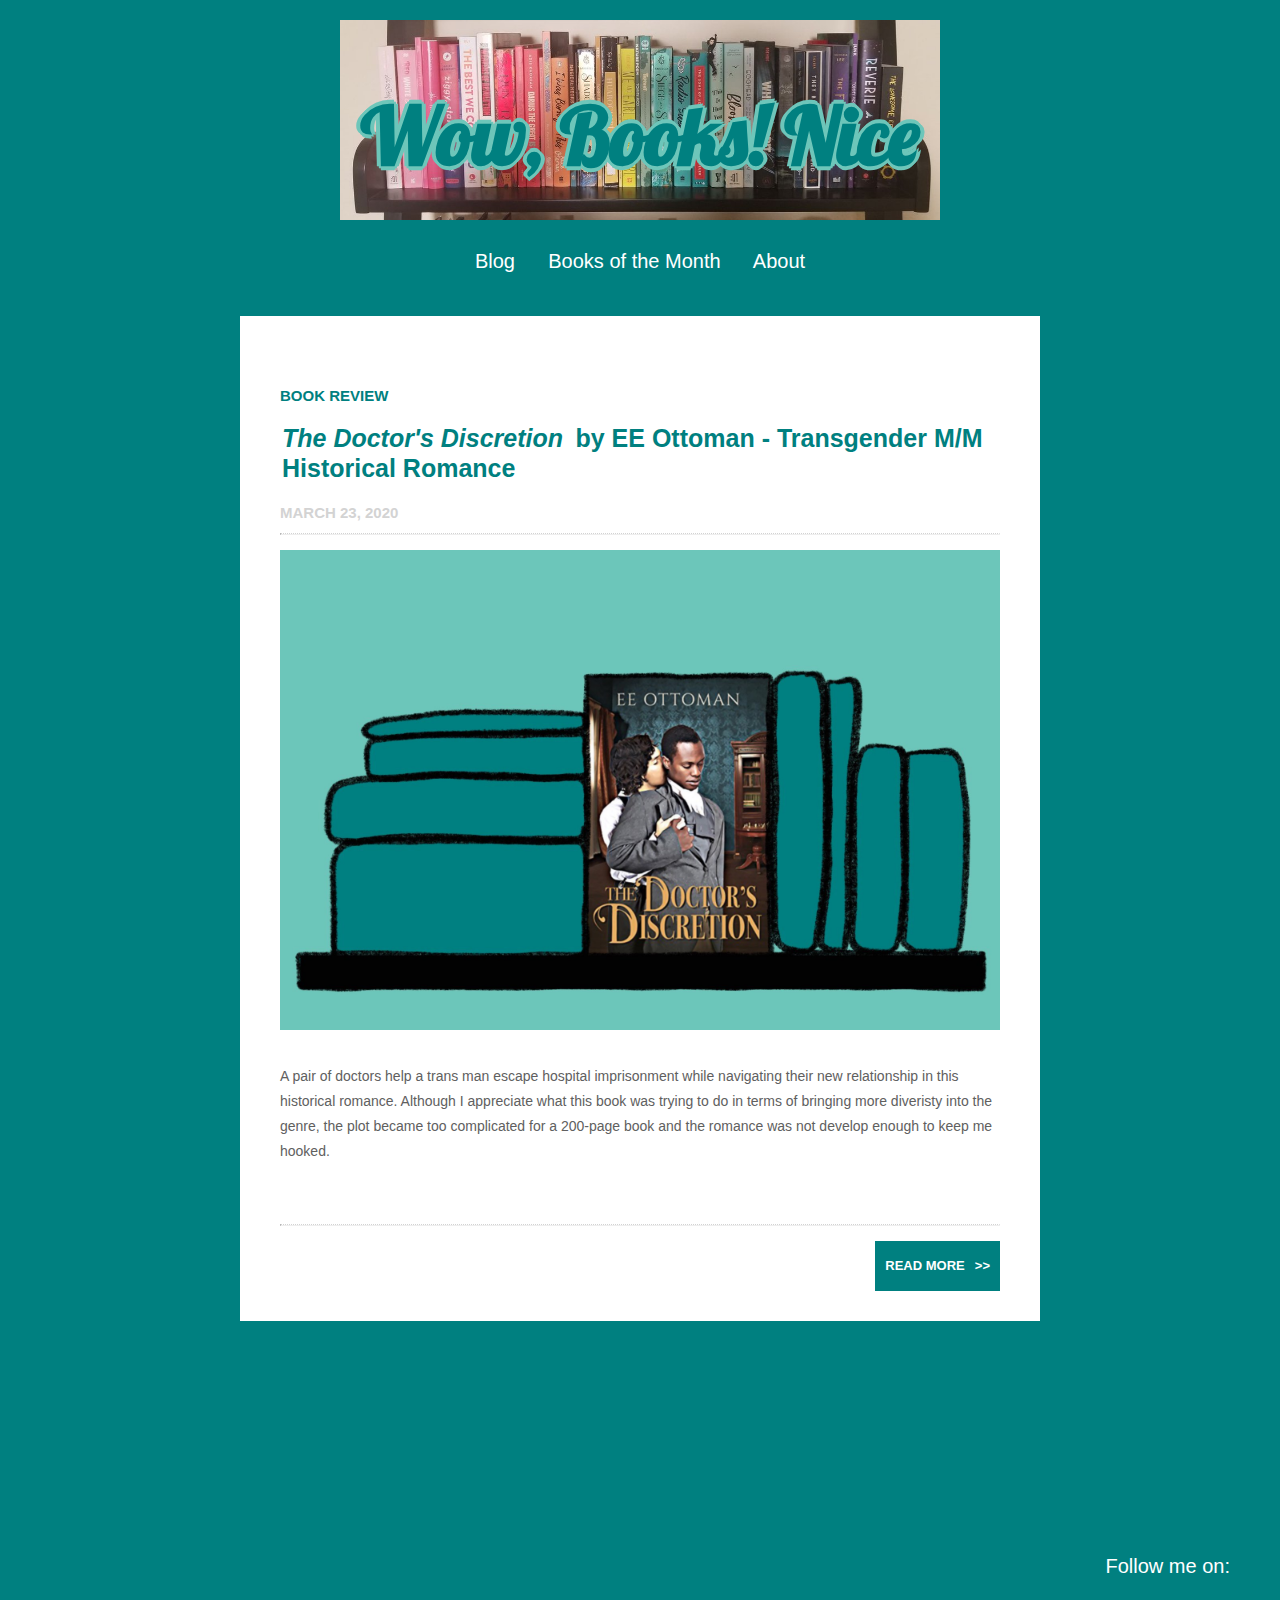
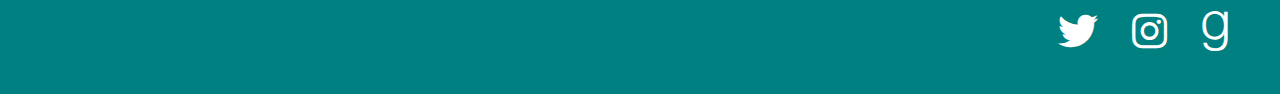
==== index.html @ 4d1236ac "added index file" ====
<!DOCTYPE html>
<html lang="en">
<head>
	<title>Wow, Books! Nice</title>
	<meta charset="utf-8">
	<meta name="viewport" content="width=device-width, initial-scale=1.0">
	<link rel="stylesheet" href="css/fontawesome/css/all.css">
	<link href="https://fonts.googleapis.com/css?family=Lato&display=swap" rel="stylesheet">
	<link href="https://fonts.googleapis.com/css?family=Lobster&display=swap" rel="stylesheet"> 
	<link rel="stylesheet" type="text/css" href="css/blog.css">
</head>

<meta content='width=device-width, initial-scale=1' name='viewport'/>


<body>
	<!-- header element-->
	<header>
		<div style="background-image: url(img/bookshelf.jfif);">	
		<a href="blog.html">
			<h1>Wow, Books! Nice</h1>
		</a>
	</header>
	<nav>
		<p>
			<a href="blog.html">Blog</a> &nbsp;&nbsp;&nbsp;&nbsp;
			<a href="botm.html">Books of the Month</a> &nbsp;&nbsp;&nbsp;&nbsp;
			<a href="about.html">About</a>
		</p><br>
	</nav>


	<!-- main element -->
	<main>
		<div class="blogpost">
				<h5>BOOK REVIEW</h5>
				<a class="entry" href="thedoctorsdiscretion.html">
					<h2>
						<i>The Doctor's Discretion</i>&ensp;by EE Ottoman - Transgender M/M Historical Romance
					</h2>
				</a>
				<h3>
					MARCH 23, 2020
				</h3>
				<hr>
				<a target="_blank" class="entry" href="https://www.goodreads.com/en/book/show/35673510-the-doctor-s-discretion">
					<div class="textbox2">
						<img class="doctordiscretion" src="img/doctorsdiscretion.jpeg">
					</div>
				</a>
			<p class="review">
				A pair of doctors help a trans man escape hospital imprisonment while navigating their new relationship in this historical romance. Although I appreciate what this book was trying to do in terms of bringing more diveristy into the genre, the plot became too complicated for a 200-page book and the romance was not develop enough to keep me hooked.
			</p><hr>
			<footer class="readmore">
				<a class="entry" href="thedoctorsdiscretion.html">
					<p>READ MORE&ensp; >></p>
				</a>
			</footer>	
		</div>
	</main>

	
	
	<!-- Footer element -->
	<footer>
		<p>
			Follow me on:
		</p><br>
		<div class="social">
			<a target="_blank" href=https://twitter.com/wowbooksnice>
				<i class="fab fa-twitter fa-2x"></i> 
			</a> &nbsp;&nbsp;&nbsp;&nbsp;
			<a target="_blank" href=https://instagram.com/wowbooksnice>
				<i class="fab fa-instagram fa-2x"></i> 
			</a>&nbsp;&nbsp;&nbsp;&nbsp;
			<a target="_blank" href=https://goodreads.com/wowbooksnice>
				<i class="fab fa-goodreads-g fa-2x"></i>
			</a>
		</div>		
	</footer>
</body>
</html>
---- css/blog.css ----
body{
	margin: 0;
	font-family: 'Verdana', sans-serif;
	font-size: 20px;
	line-height: 30px;
	background-color: teal;
}

.flex-container {
  display: flex;
  justify-content: center;
  padding-top: 20px;
  padding-bottom: 20px;
  background-color: #ccf1d2;
  flex-wrap: wrap;
  align-content: center;
  padding: 20px;
  margin-right: auto;
  margin-left: auto;
}


.flex-container-title {
  margin-top: 20px;
  background-color: #ccf1d2;
  justify-content: center;
  padding-bottom: 1px;
  text-align: center;
  padding: 10px;
  align-content: center;
}

div.box{
	border: 0;
	margin: 0;
}



.books {
	display: flex;
	justify-content: center;
	padding: 20px;
	background-color: #99e6b3;
	align-content: center;
	flex-wrap: wrap;
	padding-bottom: 20px;
	margin: 10px;
	width: 175px;
}

.booksb {
	display: flex;
	justify-content: center;
	padding: 20px;
	background-color: #99e6b3;
	align-content: center;
	flex-wrap: wrap;
	padding-bottom: 20px;
	margin: 10px;
	width: 300px;
}

.bookcover{
	display: flex;
	justify-content: center;
	padding: 20px;
	background-color: #99e6b3;
	align-content: center;
	flex-wrap: wrap;
	padding-bottom: 0px;
	margin: 10px;
	width: 175px;
}

.darkartifices{
	display: flex;
	justify-content: center;
	padding: 20px;
	background-color: #99e6b3;
	align-content: center;
	flex-wrap: wrap;
	padding-bottom: 10px;
	margin: 10px;
	width: 300px;
}

.blogpost{
	padding-top: 40px;
	padding-left: 40px;
	padding-right: 40px;
	padding-bottom: 80px;
	justify-content: center;
	background-color: white;
	position: relative;
}

.botm{
	color: black;
	padding: 10px;
}

.about{
	margin: 10px;
	padding: 10px;
}

.box{
	background-color: white;
	padding: 10px;
	margin: 30px;
}

.title{
	font-family: 'Lobster', sans-serif;
	color: teal;
	text-align: center;
	size: 10px;
}

.box2{
	background-color: #ccf1d2;
	padding-bottom: 8px;
}


div.outer{
	background-color: #99e6b3;
	color: #606060;
	margin-top: 10px;
}

div.inner{
	background-color: #ccf1d2;
	margin-left: 12px;
	padding: 40px;
	padding-top: 20px;
	padding-bottom: 20px;
	padding-left: 25px;
	font-size: 13px;
}


header{
	background-color: teal;
	text-align: center;
	display: flex;
	flex-direction: column;
	padding-top: 20px;
	padding-bottom: 0px;
	margin: 0;
}


h1, h2{
	font-family: 'Verdana', sans-serif;
}

.textbox{
	color: white;
	background-color: #6ec6ba;
	text-align: center;
	margin-right: inherit;
	padding: 10px;
}

.textbox2{
	background-color: #6ec6ba;
	text-align: center;
	padding: 0;
}

/* header styles*/
header div{
	background-image: url(img/bookshelf.jfif);
	background-position: center center;
	background-repeat: no-repeat;
	background-size: contain;
	width: 100%;
	height: 200px;
	} 




header h1{
	color: teal;
	font-size: 10vw;
	line-height: 80px;
	padding-top: 70px;
	display: block;
	text-align: center;
	justify-content: center;
	font-family: 'Lobster', sans-serif;
	text-decoration-style: outline 2px #6ec6ba;
	text-shadow: -2px -2px 0 #6ec6ba,
				 2px -2px 0 #6ec6ba,
    			-2px 2px 0 #6ec6ba,
   				 2px 2px 0 #6ec6ba,  
   				 -4px 0 0 #6ec6ba,
    			4px 0 0 #6ec6ba,
    			0 4px 0 #6ec6ba,
   				 0 -4px 0 #6ec6ba;
}

@media screen and (min-width: 800px) {
	header h1{
		font-size: 80px;
	}
}

header img{
	max-width: 100%;
	max-height: auto;
	object-fit: contain;
	object-position: center center;
}

header a{
	color: white
}

nav a:hover{
	opacity: .5;
	background-color: transparent;
}

nav{
	text-align: center;
	height: 40px;
	background-color: teal;
	color: white;
	margin: 0;
	padding-top: .5vw;
	padding-bottom: 50px;
	font-size: 20px;
}


main{
	max-width: 800px;
	margin: 0 auto; 
	padding-top: 0px;
	padding-bottom: 200px;
	padding-left: 20px;
	padding-right: 20px;
}

h1 a{
	color: teal;
	font-family: 'Lobster', sans-serif;
}

main a:hover{
	opacity: .5;
	background-color: transparent;
}


h1{
	color: #6ec6ba;
	font-family: 'Lobster', sans-serif;
	padding-top: 30px;
	margin: 5px;

}



div.books img{
	max-height: 180px;
	object-fit: contain;
	align-content: center center;
}

h2{
	font-size: 25px;
	color: #6ec6ba;
	margin: 2px;
}

h3{
	font-size: 15px;
	color: #d3d3d3;
}

div h3{
	padding-bottom: 0;
	margin-bottom: 5px;
}

h4{
	font-size: 30px;
	color: teal;
	padding-bottom: 10px;
	margin-bottom: 0;
}

h5{
	font-size: 15px;
	color: teal;
	padding-bottom: 10px;
	margin-bottom: 0;
}

nav a{
	color: white
}
nav a:hover{
	color: white;
	background-color: teal
}

aside{
	float: right;
	padding: 5px;
	width: 200px;
	background-color: #99e6b3;
	border: 4px solid #ccf1d2;
	display: block;
}

footer{
	background-color: teal;
	text-align: right;
	color: white;
	padding-top: 30px;
	padding-bottom: 40px;
	padding-right: 50px;
}

footer p{
	margin: 0;
}
footer a{
	color: white;
}
footer a:hover{
	opacity: .5;
	background-color: transparent;
}

footer img{
	max-width: 100%;
	max-height: 237px;
	object-fit: contain;
	object-position: center center;
}

p.caption{
	color: black;
	margin-top: 0;
	margin-bottom: 0;
	font-size: 15px;
	font-weight: bold;
	text-align: center;
}

a{
	text-decoration: none;
}

a.caption{
	font-family: 'Verdana', sans-serif;
}

h1,h2{
	color: teal;
}

hr {
	border-top: 1px dotted;
	color: #d3d3d3;
	padding-top: 0;
	margin: 0;
	margin-bottom: 15px;
}



img.doctordiscretion{
	display: block;
	max-height: 100%;
	max-width: 100%;
	object-fit: contain;
	position: relative;
	align-content: center center;
	margin: 0;
	padding: 0;
	background-color: #6ec6ba;
}

p.review{
	color: #606060;
	font-size: 14px;
	margin-bottom: 60px;
	line-height: 25px;
	padding-top: 20px;
}

div.review{
	color: #606060;
	font-size: 15px;
	line-height: 25px;
}

.readmore{
	background-color: teal;
	color: white;
	float: right;
	font-size: 13px;
	padding: 10px;
	font-weight: bold;
	max-width: 180px;
}

a :hover{
	opacity: .5;
	background-color: transparent;
}


p.highlight{
	color: teal;
	text-align: center;
	font-size: 20px;
	font-weight: bold;
}
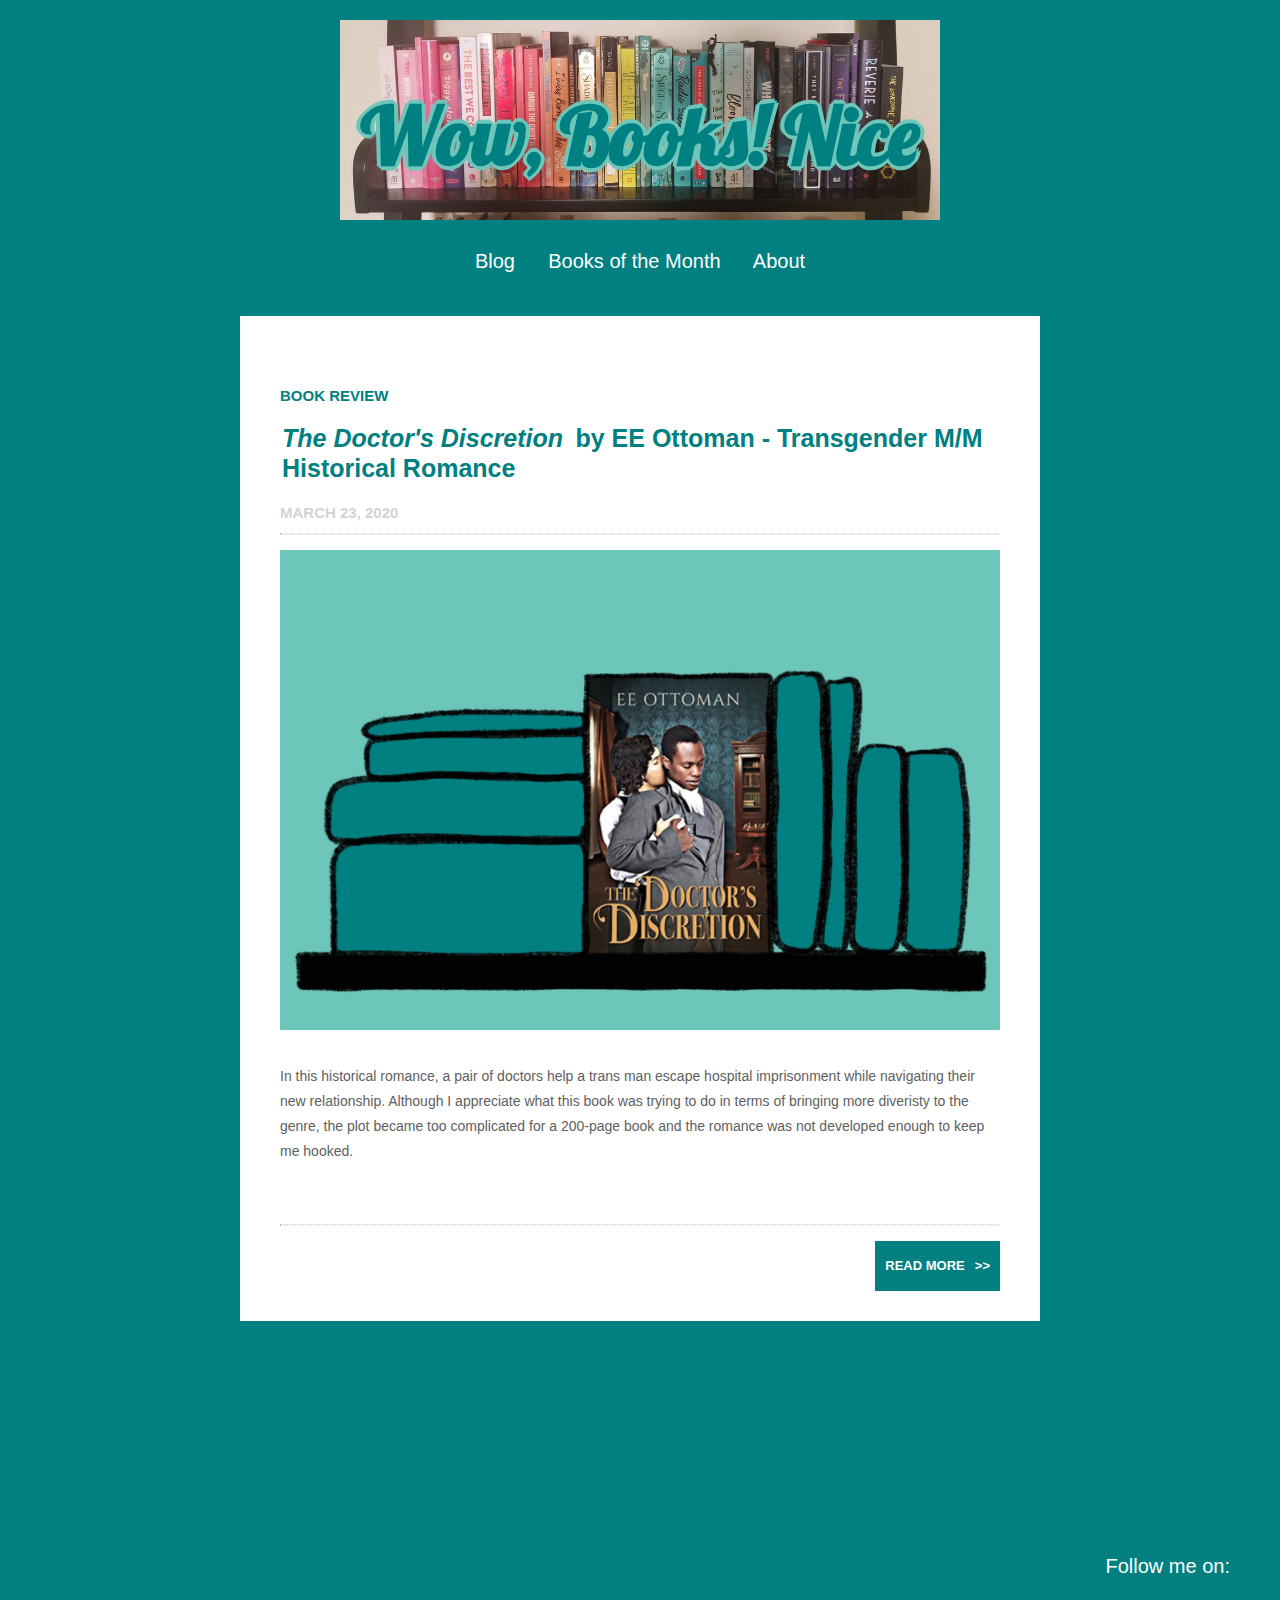
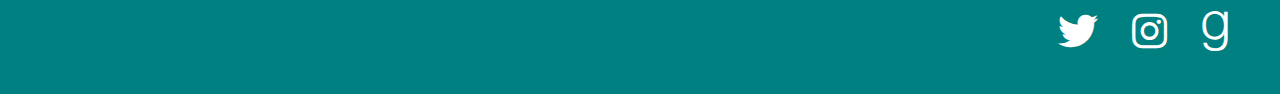
==== commit 426c3944: "fixed typos and moved botm order around" ====
--- a/index.html
+++ b/index.html
@@ -17,13 +17,13 @@
 	<!-- header element-->
 	<header>
 		<div style="background-image: url(img/bookshelf.jfif);">	
-		<a href="blog.html">
+		<a href="index.html">
 			<h1>Wow, Books! Nice</h1>
 		</a>
 	</header>
 	<nav>
 		<p>
-			<a href="blog.html">Blog</a> &nbsp;&nbsp;&nbsp;&nbsp;
+			<a href="index.html">Blog</a> &nbsp;&nbsp;&nbsp;&nbsp;
 			<a href="botm.html">Books of the Month</a> &nbsp;&nbsp;&nbsp;&nbsp;
 			<a href="about.html">About</a>
 		</p><br>
@@ -49,7 +49,7 @@
 					</div>
 				</a>
 			<p class="review">
-				A pair of doctors help a trans man escape hospital imprisonment while navigating their new relationship in this historical romance. Although I appreciate what this book was trying to do in terms of bringing more diveristy into the genre, the plot became too complicated for a 200-page book and the romance was not develop enough to keep me hooked.
+				 In this historical romance, a pair of doctors help a trans man escape hospital imprisonment while navigating their new relationship. Although I appreciate what this book was trying to do in terms of bringing more diveristy to the genre, the plot became too complicated for a 200-page book and the romance was not developed enough to keep me hooked.
 			</p><hr>
 			<footer class="readmore">
 				<a class="entry" href="thedoctorsdiscretion.html">
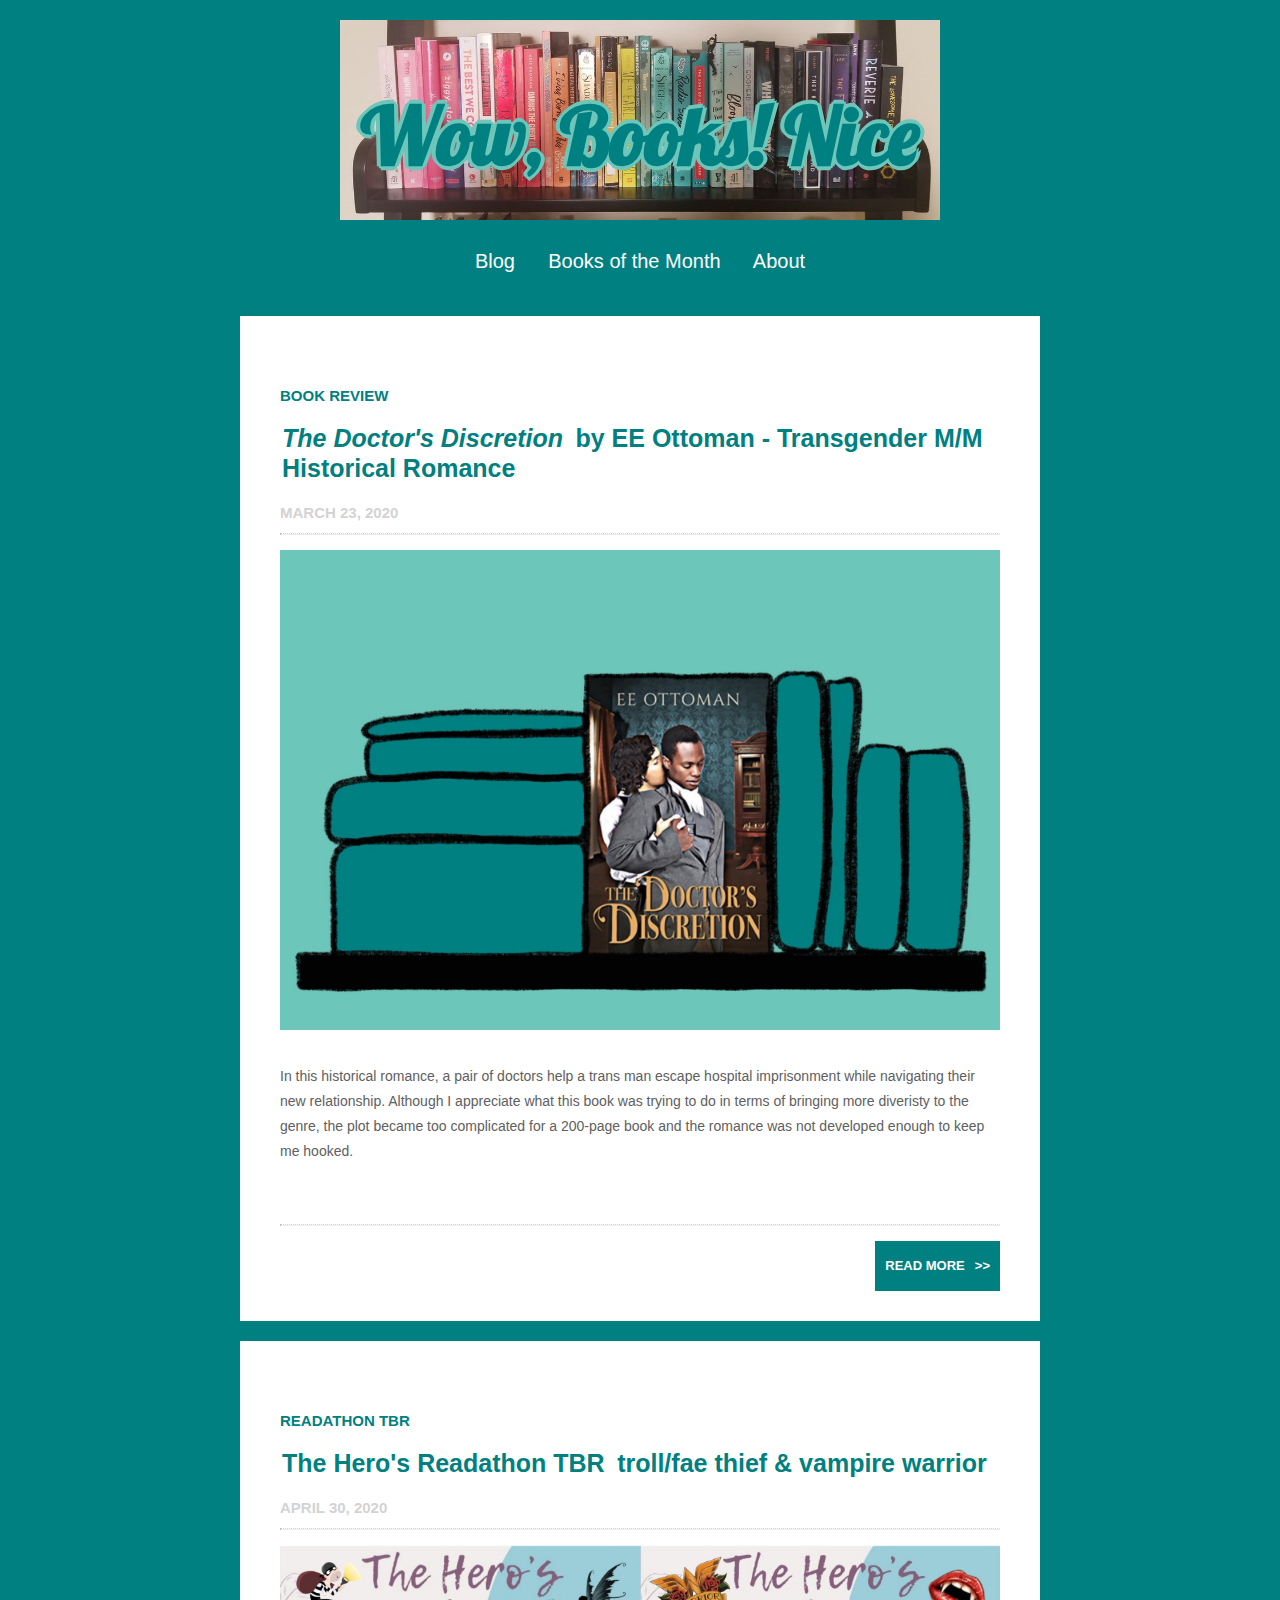
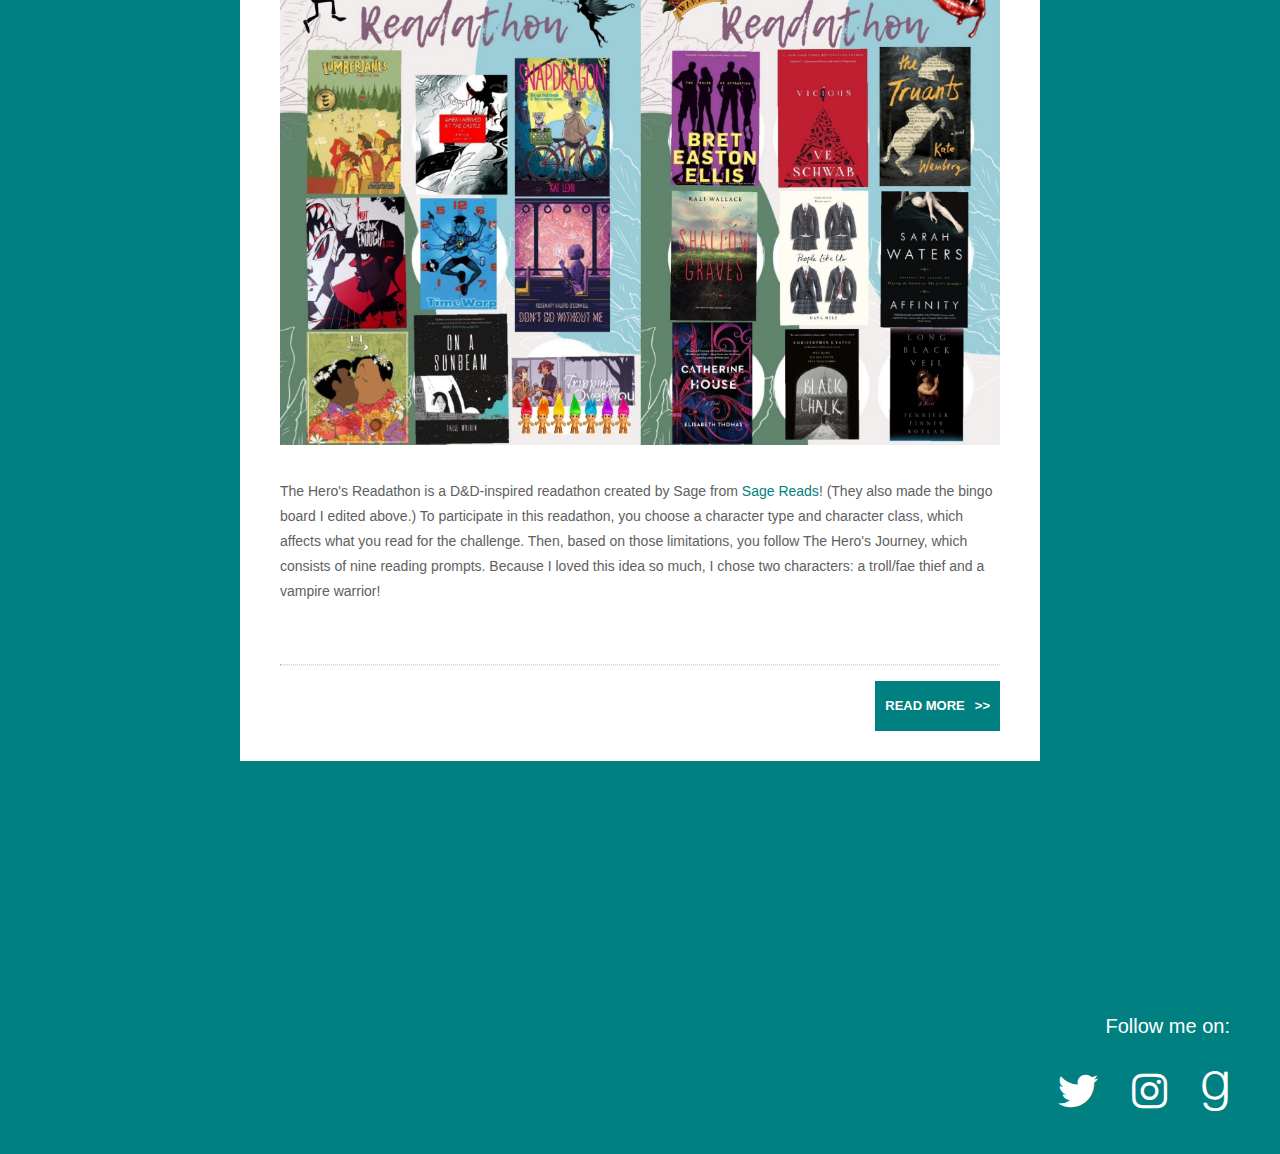
==== commit 710777b1: "fixed index" ====
--- a/index.html
+++ b/index.html
@@ -57,6 +57,27 @@
 				</a>
 			</footer>	
 		</div>
+		<div class="blogpost">
+				<h5>READATHON TBR</h5>
+				<a class="entry" href="theherosreadathon.html">
+					<h2>
+						The Hero's Readathon TBR&ensp;troll/fae thief & vampire warrior
+					</h2>
+				</a>
+				<h3>
+					APRIL 30, 2020
+				</h3>
+				<hr>
+				<img class="doctordiscretion" src="img/heroreadathon.jpeg">
+			<p class="review">
+				 The Hero's Readathon is a D&D-inspired readathon created by Sage from <a target="_blank" href="https://www.youtube.com/channel/UCavoCUxPVbiysZ1p8UGD3rw">Sage Reads</a>! (They also made the bingo board I edited above.) To participate in this readathon, you choose a character type and character class, which affects what you read for the challenge. Then, based on those limitations, you follow The Hero's Journey, which consists of nine reading prompts. Because I loved this idea so much, I chose two characters: a troll/fae thief and a vampire warrior!
+			</p><hr>
+			<footer class="readmore">
+				<a class="entry" href="theherosreadathon.html">
+					<p>READ MORE&ensp; >></p>
+				</a>
+			</footer>	
+		</div>
 	</main>
 
 	
--- a/css/blog.css
+++ b/css/blog.css
@@ -93,6 +93,7 @@
 	justify-content: center;
 	background-color: white;
 	position: relative;
+	margin-bottom: 20px;
 }
 
 .botm{
@@ -426,3 +427,7 @@
 	font-size: 20px;
 	font-weight: bold;
 }
+
+a {
+	color: teal;
+}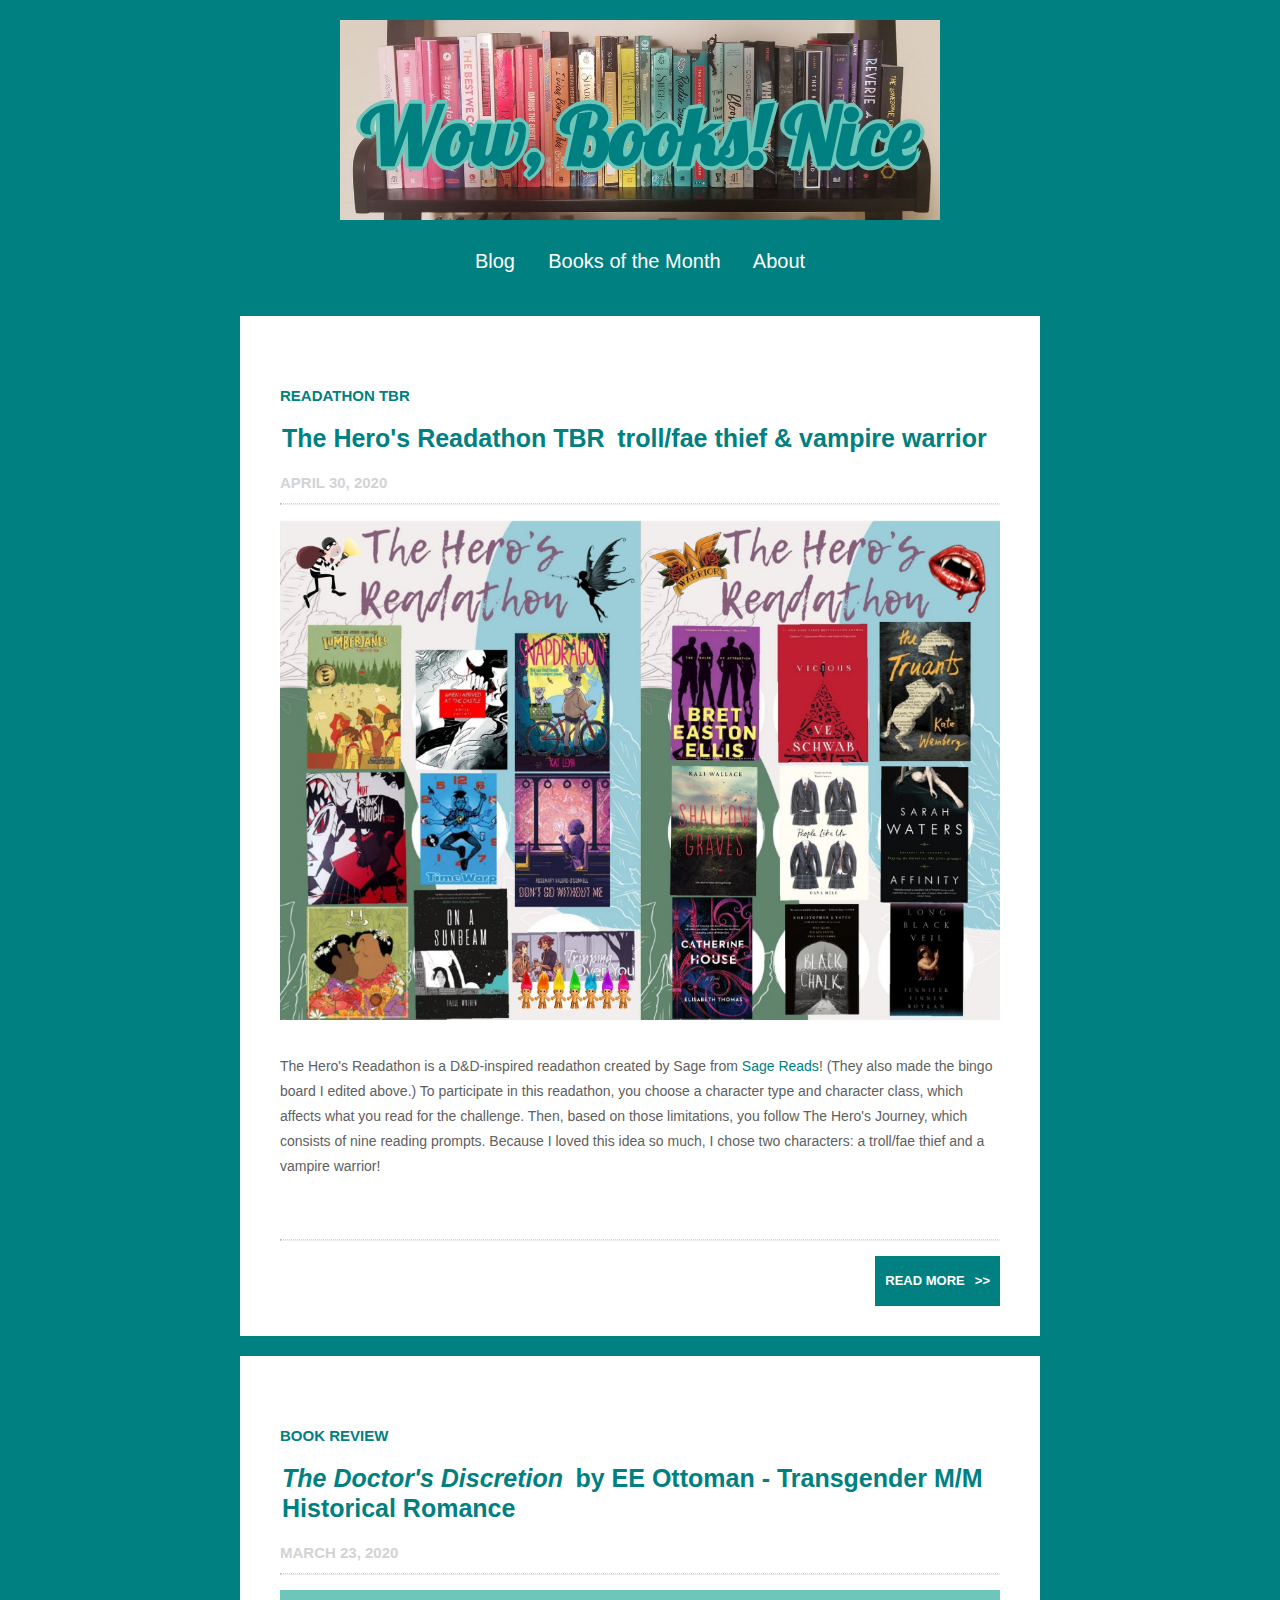
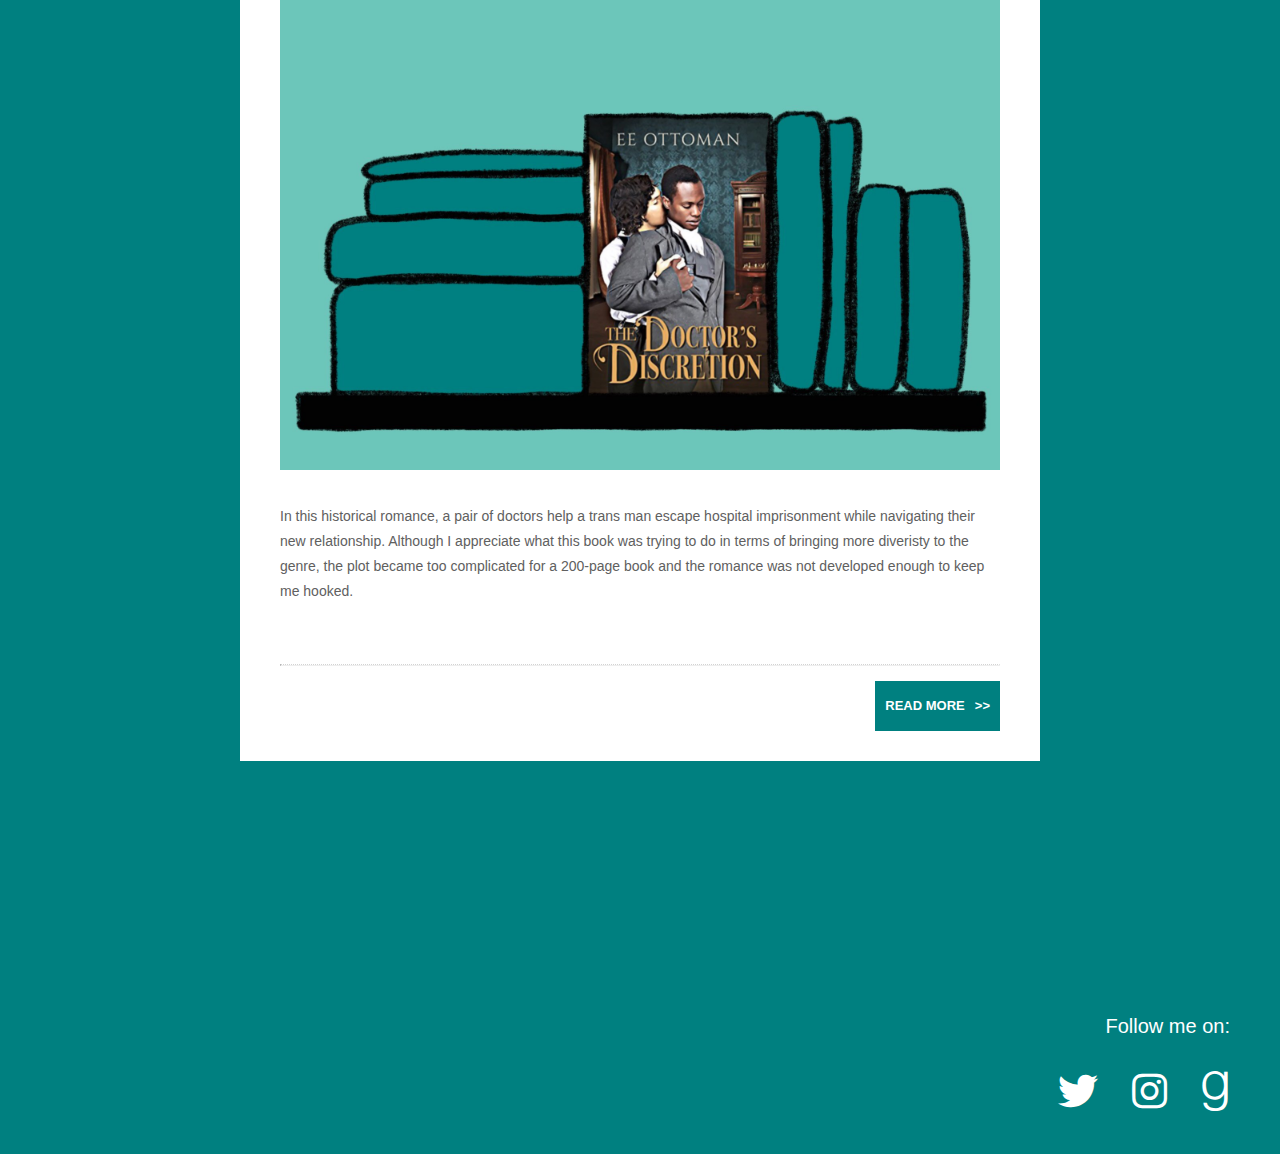
==== commit 8e28d852: "april wrap up" ====
--- a/index.html
+++ b/index.html
@@ -33,6 +33,27 @@
 	<!-- main element -->
 	<main>
 		<div class="blogpost">
+				<h5>READATHON TBR</h5>
+				<a class="entry" href="theherosreadathon.html">
+					<h2>
+						The Hero's Readathon TBR&ensp;troll/fae thief & vampire warrior
+					</h2>
+				</a>
+				<h3>
+					APRIL 30, 2020
+				</h3>
+				<hr>
+				<img class="doctordiscretion" src="img/heroreadathon.jpeg">
+			<p class="review">
+				 The Hero's Readathon is a D&D-inspired readathon created by Sage from <a target="_blank" href="https://www.youtube.com/channel/UCavoCUxPVbiysZ1p8UGD3rw">Sage Reads</a>! (They also made the bingo board I edited above.) To participate in this readathon, you choose a character type and character class, which affects what you read for the challenge. Then, based on those limitations, you follow The Hero's Journey, which consists of nine reading prompts. Because I loved this idea so much, I chose two characters: a troll/fae thief and a vampire warrior!
+			</p><hr>
+			<footer class="readmore">
+				<a class="entry" href="theherosreadathon.html">
+					<p>READ MORE&ensp; >></p>
+				</a>
+			</footer>	
+		</div>
+		<div class="blogpost">
 				<h5>BOOK REVIEW</h5>
 				<a class="entry" href="thedoctorsdiscretion.html">
 					<h2>
@@ -53,27 +74,6 @@
 			</p><hr>
 			<footer class="readmore">
 				<a class="entry" href="thedoctorsdiscretion.html">
-					<p>READ MORE&ensp; >></p>
-				</a>
-			</footer>	
-		</div>
-		<div class="blogpost">
-				<h5>READATHON TBR</h5>
-				<a class="entry" href="theherosreadathon.html">
-					<h2>
-						The Hero's Readathon TBR&ensp;troll/fae thief & vampire warrior
-					</h2>
-				</a>
-				<h3>
-					APRIL 30, 2020
-				</h3>
-				<hr>
-				<img class="doctordiscretion" src="img/heroreadathon.jpeg">
-			<p class="review">
-				 The Hero's Readathon is a D&D-inspired readathon created by Sage from <a target="_blank" href="https://www.youtube.com/channel/UCavoCUxPVbiysZ1p8UGD3rw">Sage Reads</a>! (They also made the bingo board I edited above.) To participate in this readathon, you choose a character type and character class, which affects what you read for the challenge. Then, based on those limitations, you follow The Hero's Journey, which consists of nine reading prompts. Because I loved this idea so much, I chose two characters: a troll/fae thief and a vampire warrior!
-			</p><hr>
-			<footer class="readmore">
-				<a class="entry" href="theherosreadathon.html">
 					<p>READ MORE&ensp; >></p>
 				</a>
 			</footer>	
--- a/css/blog.css
+++ b/css/blog.css
@@ -14,7 +14,6 @@
   background-color: #ccf1d2;
   flex-wrap: wrap;
   align-content: center;
-  padding: 20px;
   margin-right: auto;
   margin-left: auto;
 }
@@ -49,16 +48,15 @@
 	width: 175px;
 }
 
+
 .booksb {
 	display: flex;
 	justify-content: center;
-	padding: 20px;
 	background-color: #99e6b3;
 	align-content: center;
 	flex-wrap: wrap;
-	padding-bottom: 20px;
 	margin: 10px;
-	width: 300px;
+	width: 400px;
 }
 
 .bookcover{
@@ -110,6 +108,10 @@
 	background-color: white;
 	padding: 10px;
 	margin: 30px;
+}
+
+div.box{
+	margin-bottom: 5px;
 }
 
 .title{
@@ -351,10 +353,11 @@
 p.caption{
 	color: black;
 	margin-top: 0;
-	margin-bottom: 0;
+	margin-bottom: 10px;
 	font-size: 15px;
 	font-weight: bold;
 	text-align: center;
+	padding: 10px;
 }
 
 a{
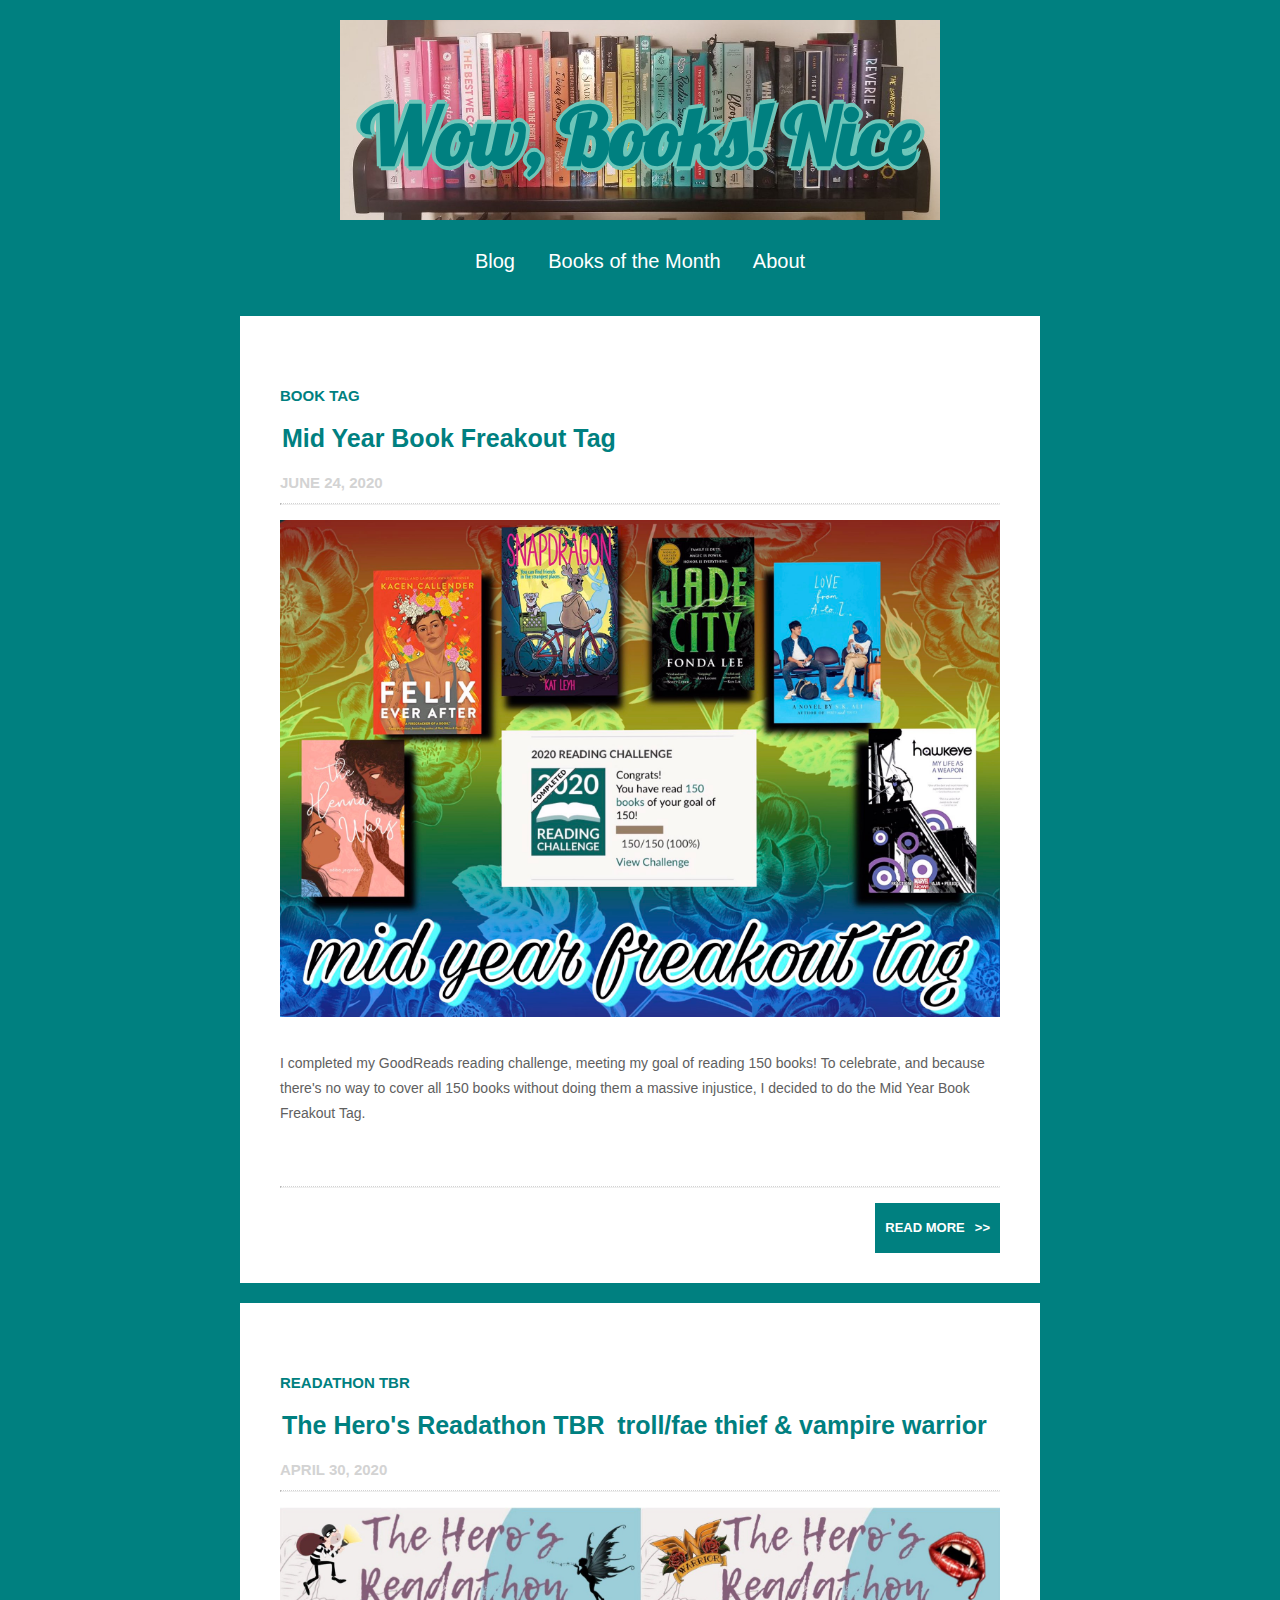
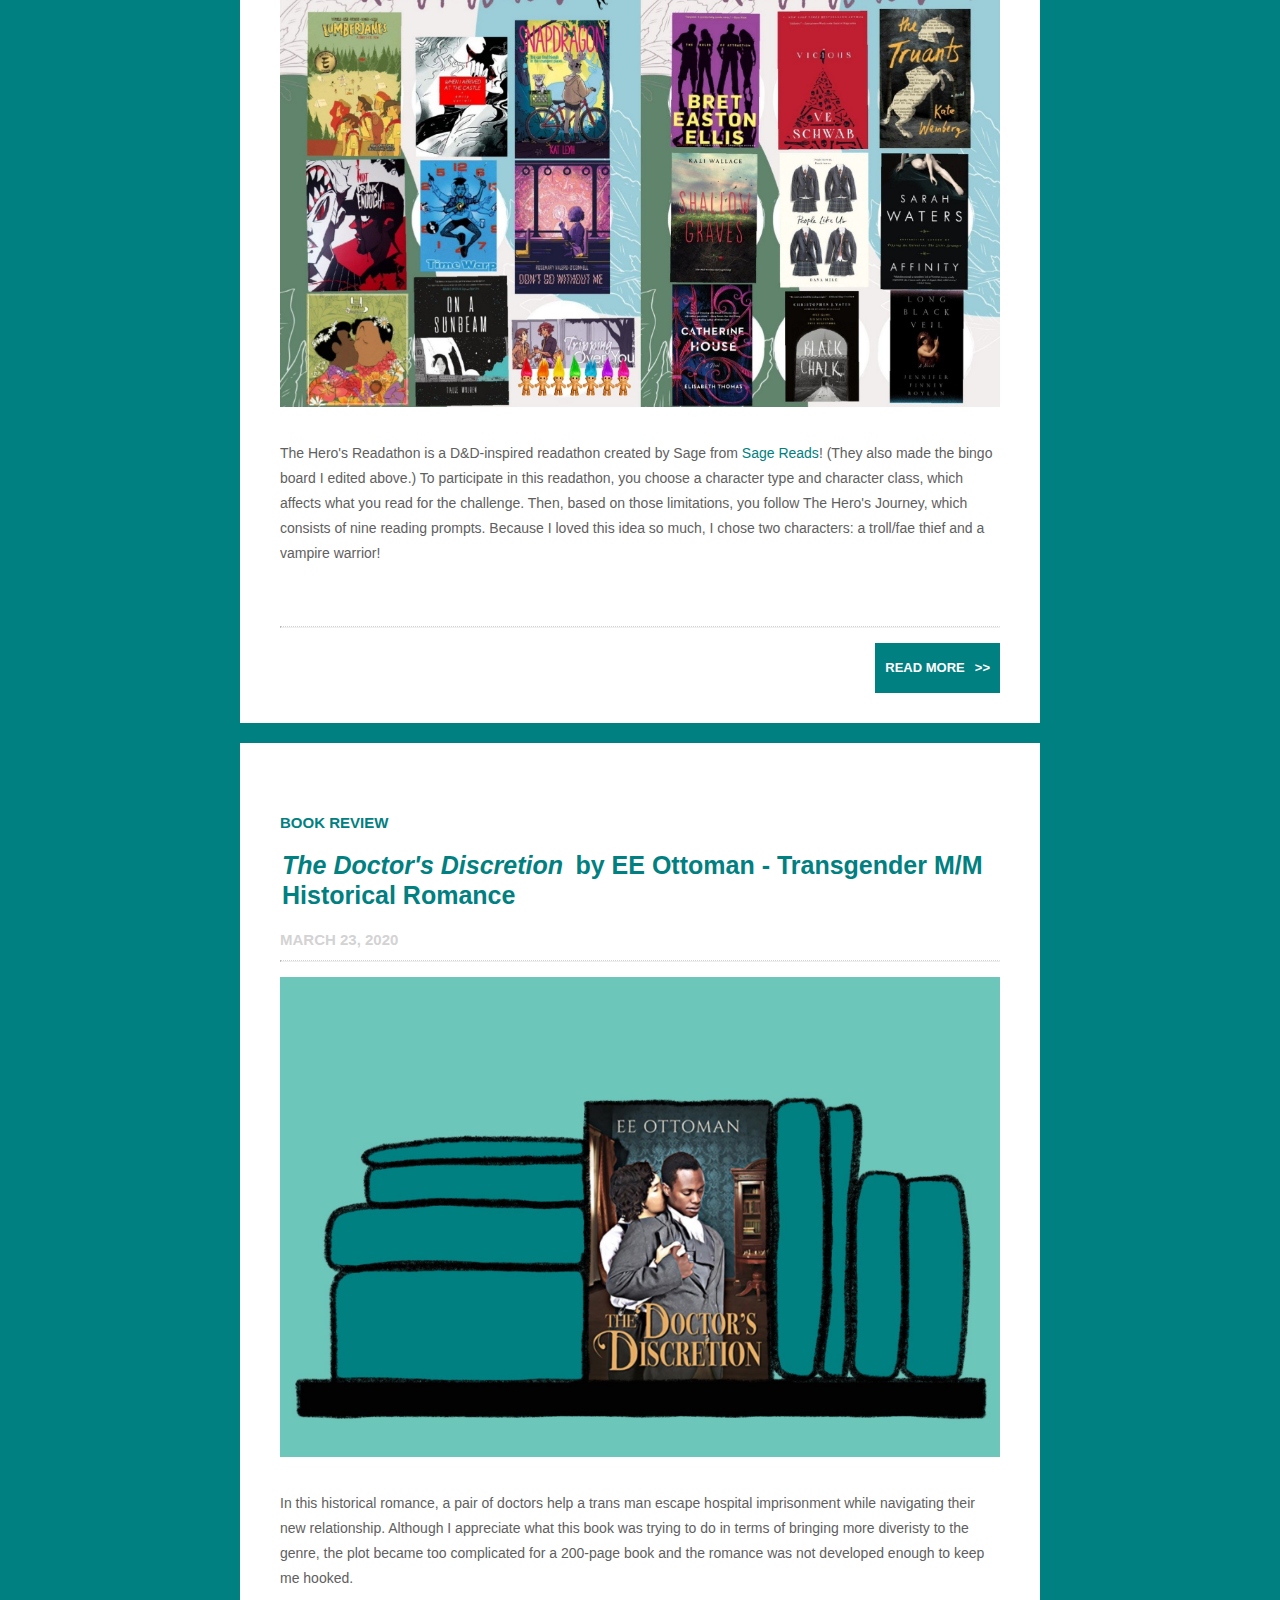
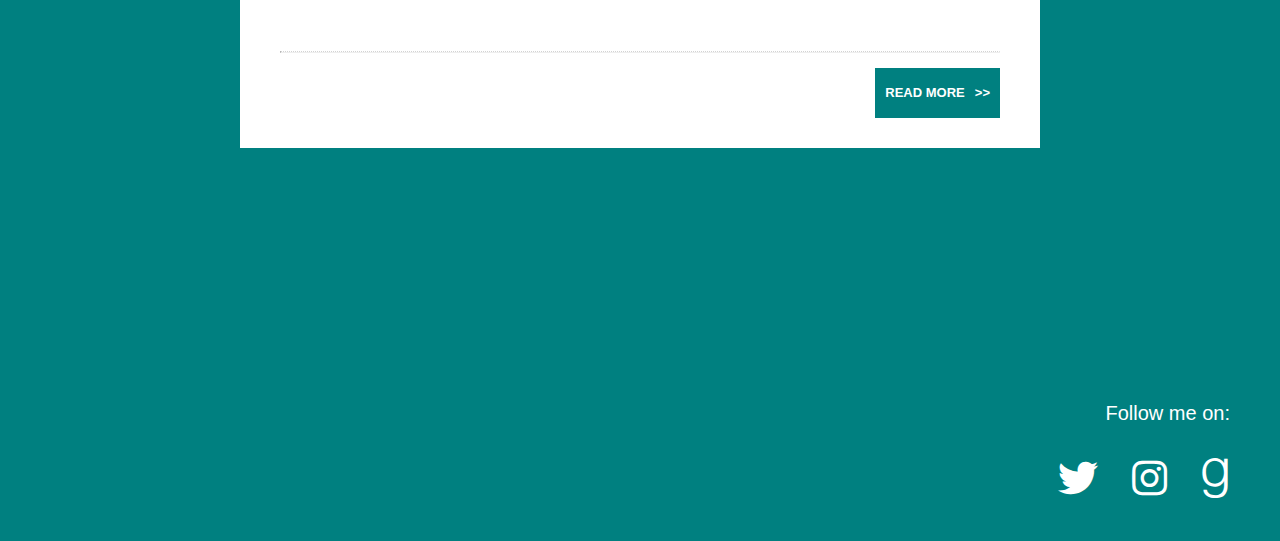
==== commit fbd86540: "updated index" ====
--- a/index.html
+++ b/index.html
@@ -32,6 +32,27 @@
 
 	<!-- main element -->
 	<main>
+		<div class="blogpost">
+				<h5>BOOK TAG</h5>
+				<a class="entry" href="theherosreadathon.html">
+					<h2>
+						Mid Year Book Freakout Tag
+					</h2>
+				</a>
+				<h3>
+					JUNE 24, 2020
+				</h3>
+				<hr>
+				<img class="doctordiscretion" src="img/midyear20.jpg">
+			<p class="review">
+				 I completed my GoodReads reading challenge, meeting my goal of reading 150 books! To celebrate, and because there's no way to cover all 150 books without doing them a massive injustice, I decided to do the Mid Year Book Freakout Tag. 
+			</p><hr>
+			<footer class="readmore">
+				<a class="entry" href="midyear20.html">
+					<p>READ MORE&ensp; >></p>
+				</a>
+			</footer>	
+		</div>
 		<div class="blogpost">
 				<h5>READATHON TBR</h5>
 				<a class="entry" href="theherosreadathon.html">
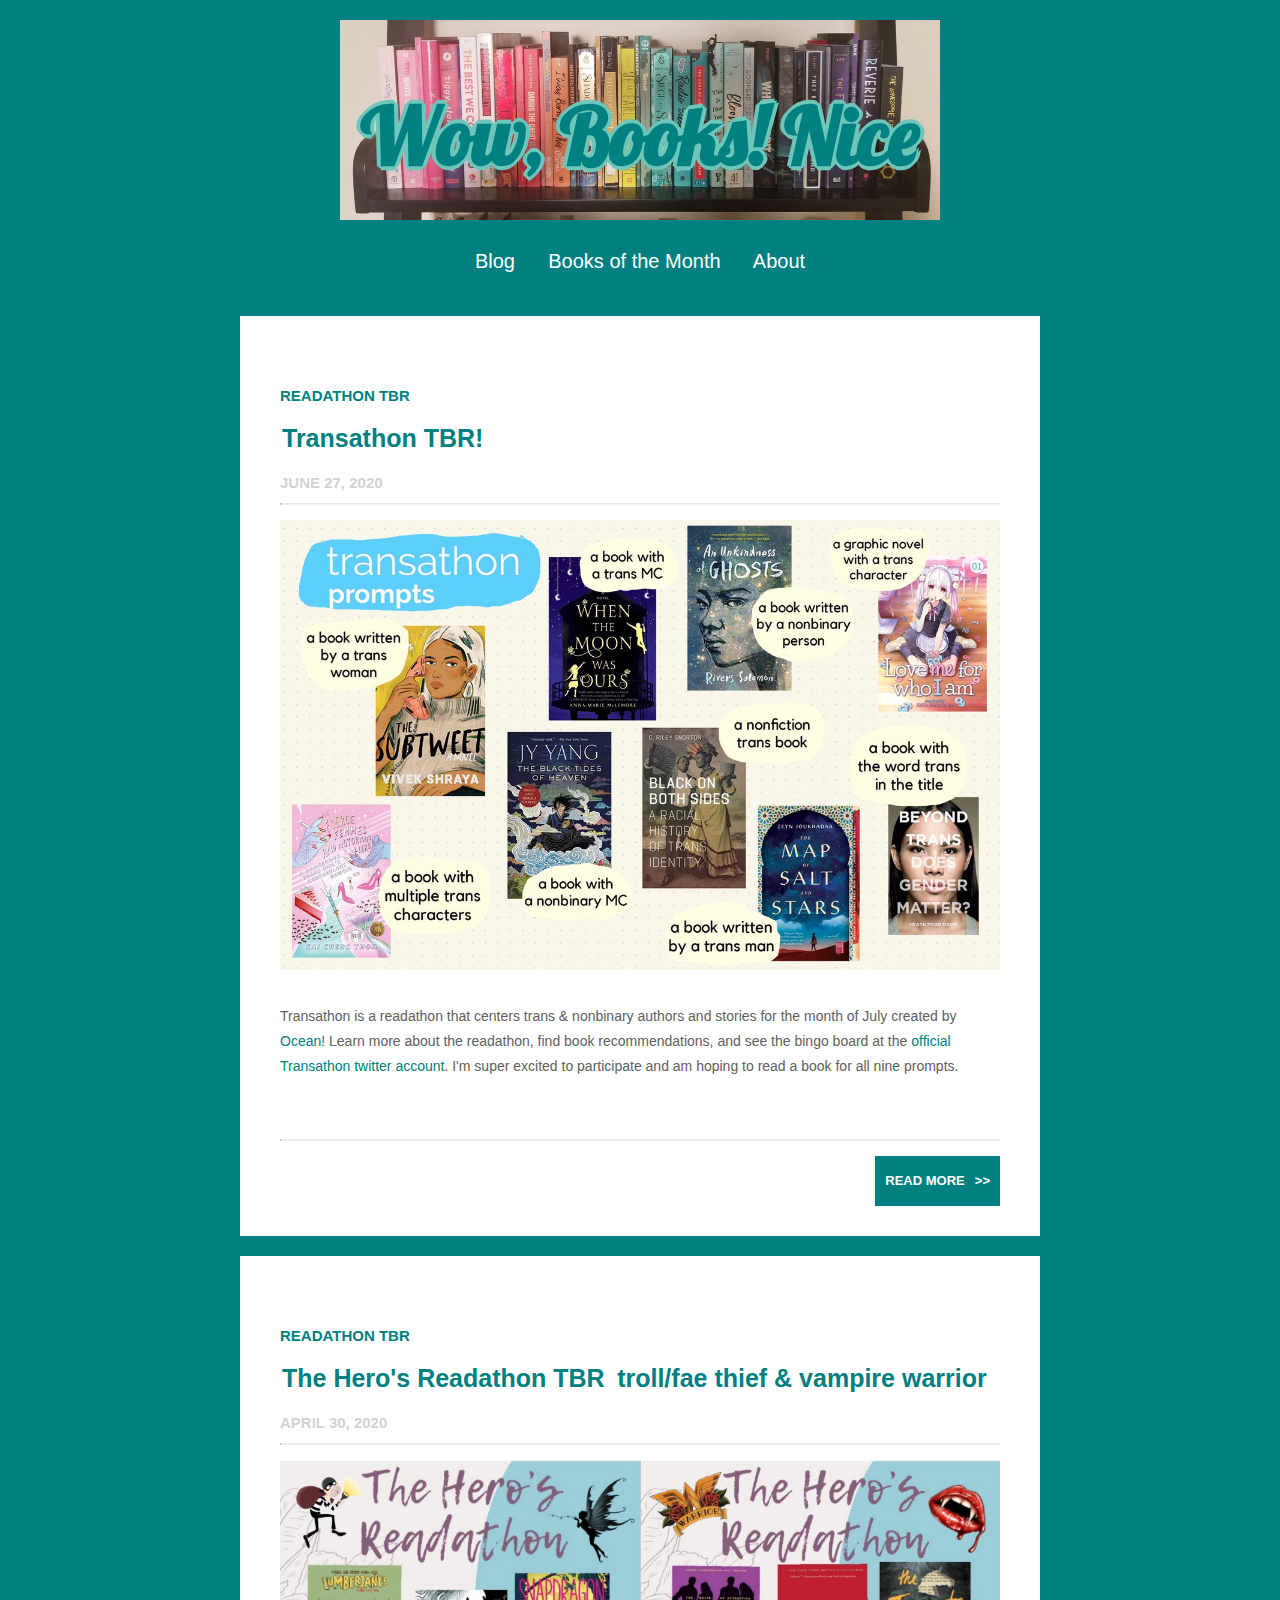
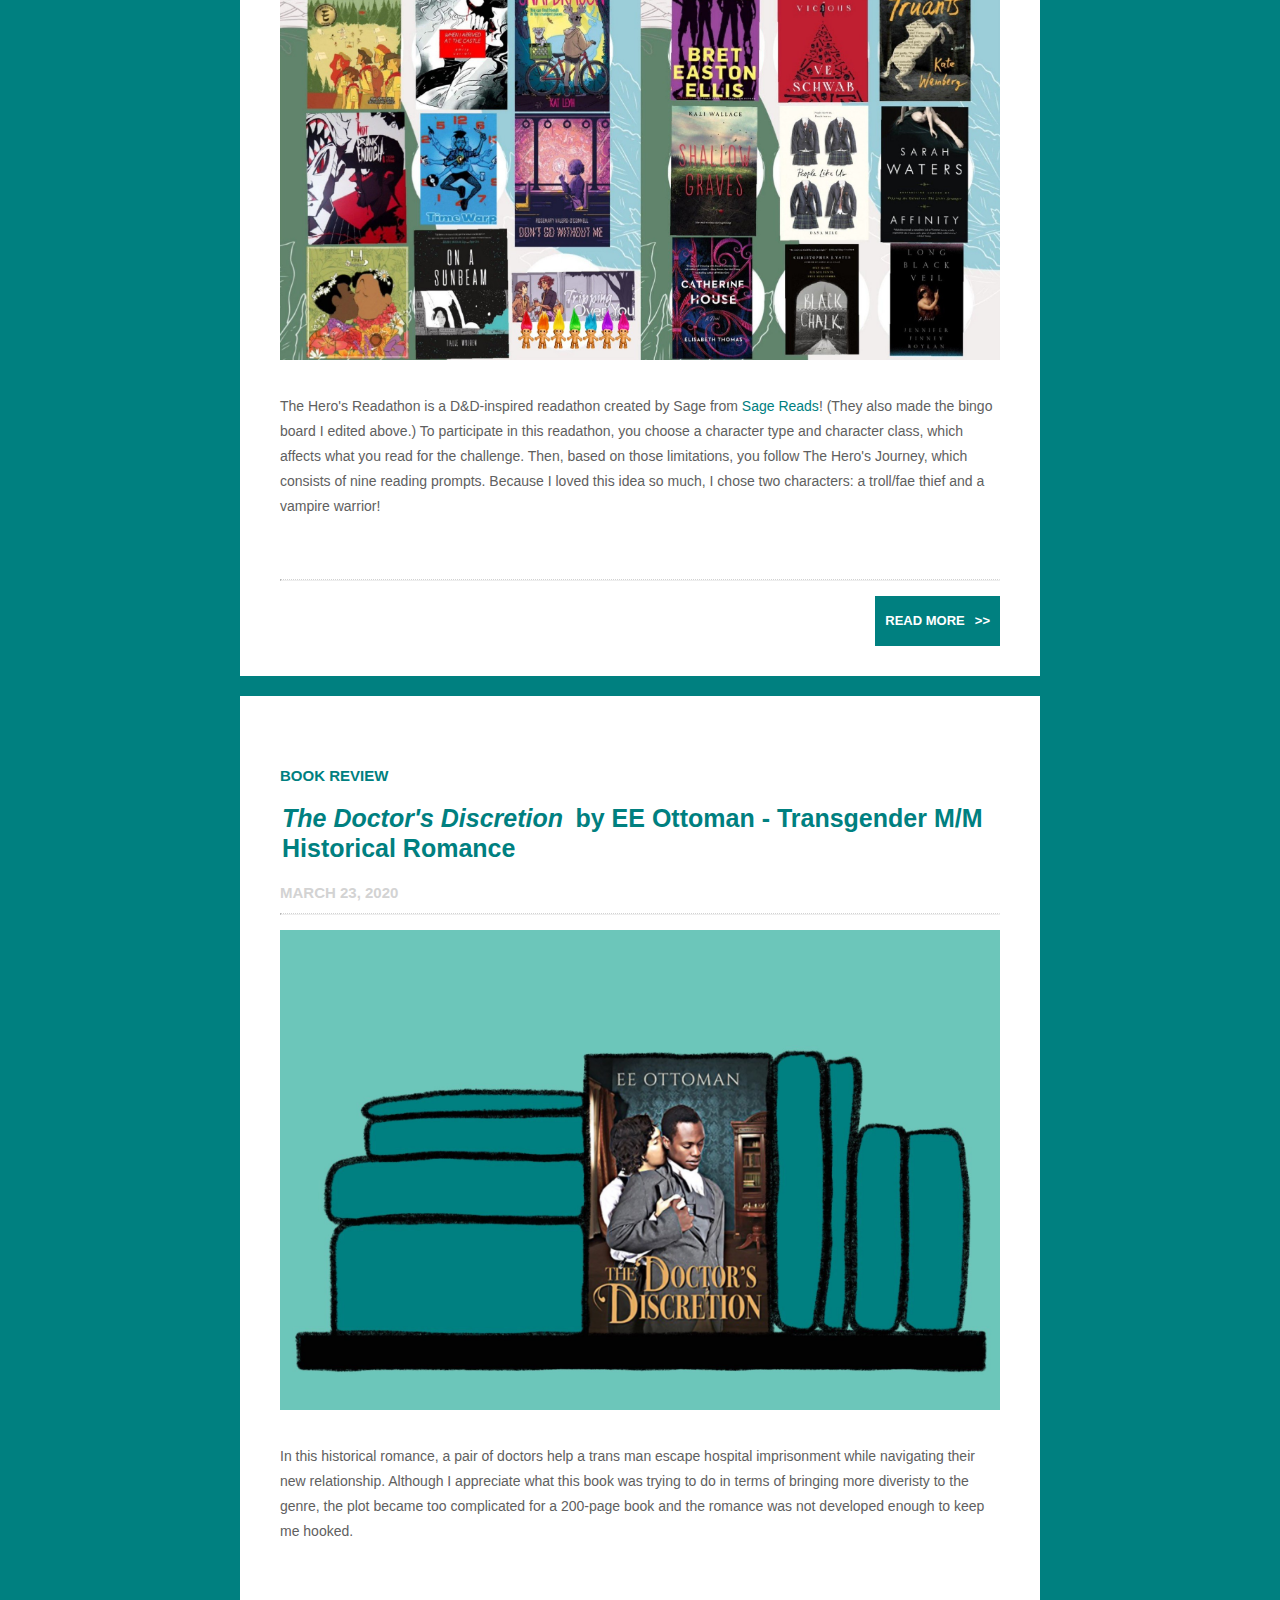
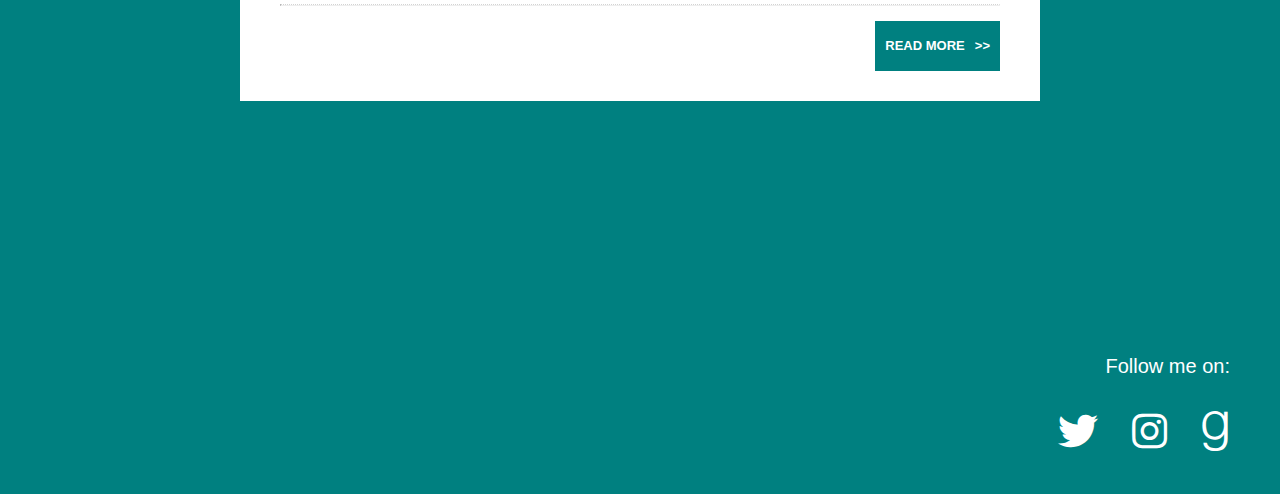
==== commit 6489e95a: "added new blog post" ====
--- a/index.html
+++ b/index.html
@@ -33,22 +33,22 @@
 	<!-- main element -->
 	<main>
 		<div class="blogpost">
-				<h5>BOOK TAG</h5>
-				<a class="entry" href="theherosreadathon.html">
+				<h5>READATHON TBR</h5>
+				<a class="entry" href="transathontbr20.html">
 					<h2>
-						Mid Year Book Freakout Tag
+						Transathon TBR!
 					</h2>
 				</a>
 				<h3>
-					JUNE 24, 2020
+					JUNE 27, 2020
 				</h3>
 				<hr>
-				<img class="doctordiscretion" src="img/midyear20.jpg">
+				<img class="doctordiscretion" src="img/transathon20.jpg">
 			<p class="review">
-				 I completed my GoodReads reading challenge, meeting my goal of reading 150 books! To celebrate, and because there's no way to cover all 150 books without doing them a massive injustice, I decided to do the Mid Year Book Freakout Tag. 
+				 Transathon is a readathon that centers trans & nonbinary authors and stories for the month of July created by <a target="_blank" href="https://twitter.com/oceansofnovels">Ocean</a>! Learn more about the readathon, find book recommendations, and see the bingo board at the <a target="_blank" href="https://twitter.com/transathon">official Transathon twitter account</a>. I'm super excited to participate and am hoping to read a book for all nine prompts.
 			</p><hr>
 			<footer class="readmore">
-				<a class="entry" href="midyear20.html">
+				<a class="entry" href="transathontbr20.html">
 					<p>READ MORE&ensp; >></p>
 				</a>
 			</footer>	
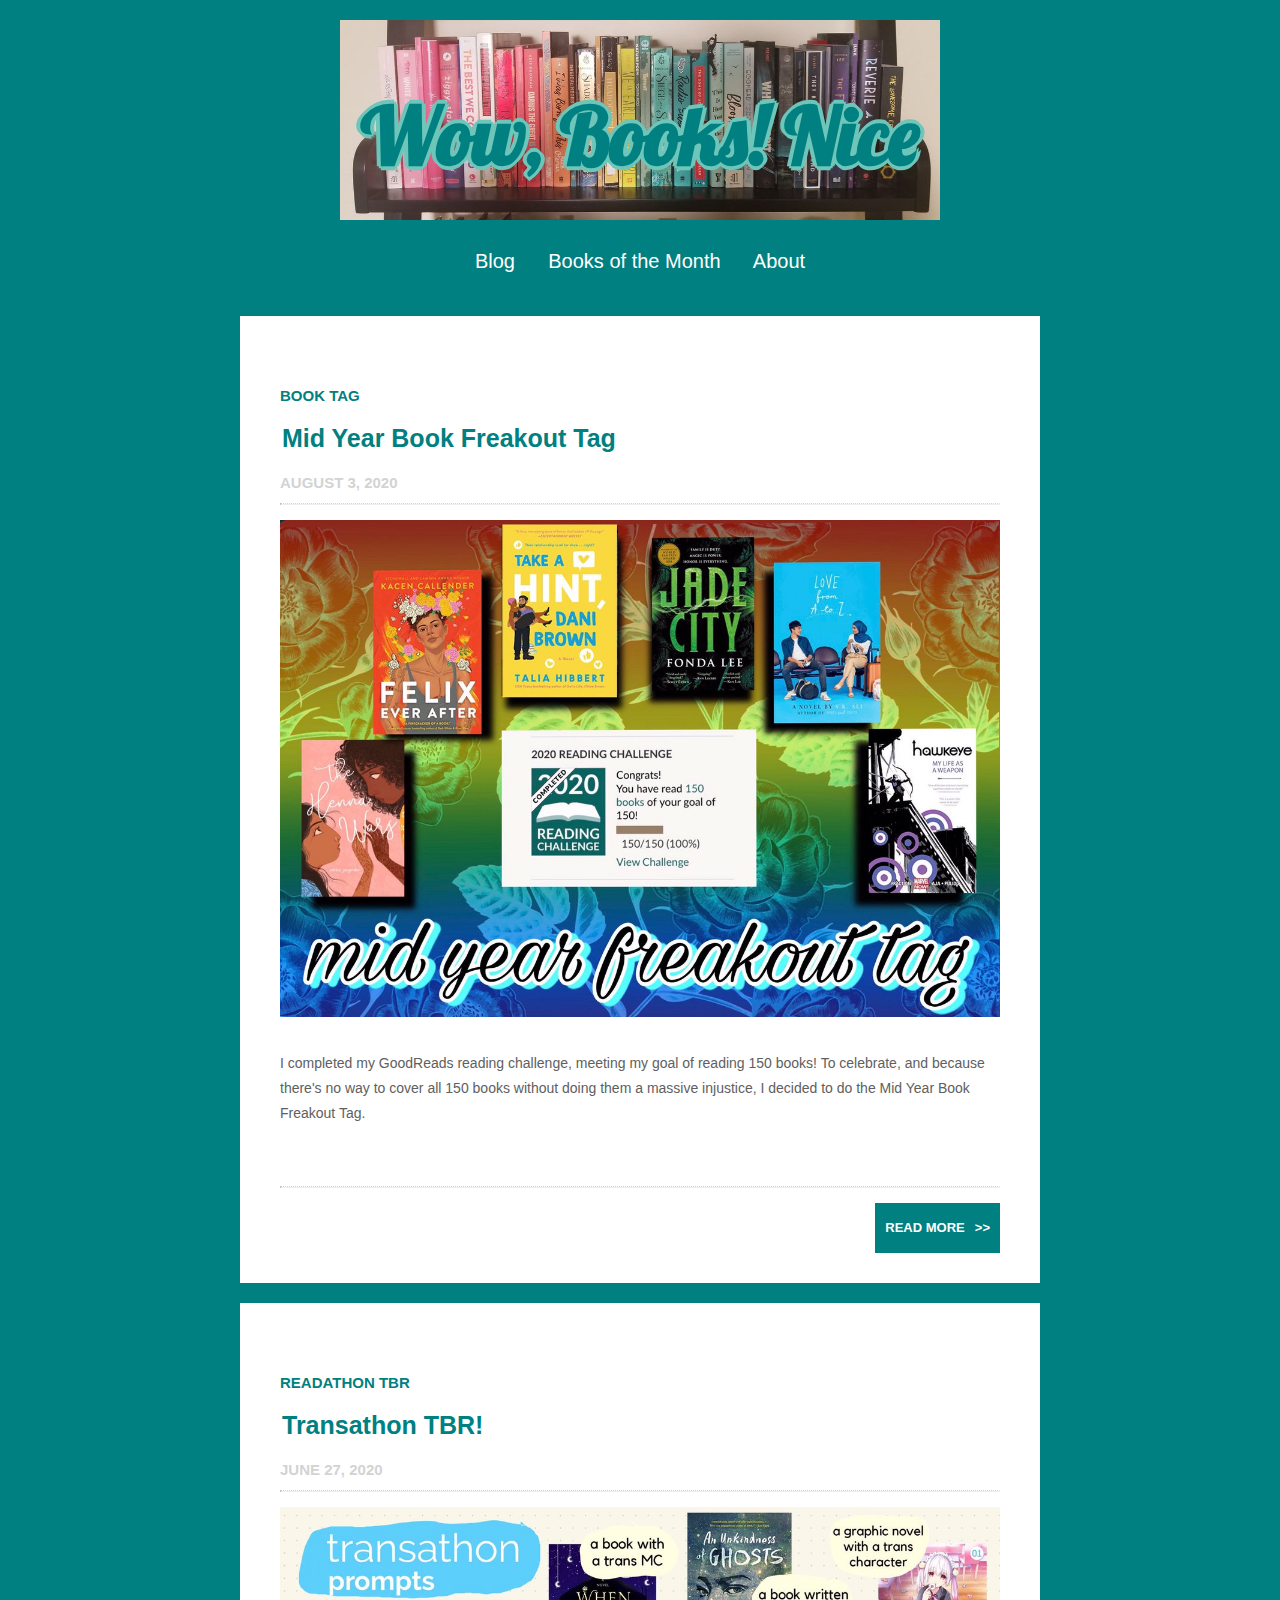
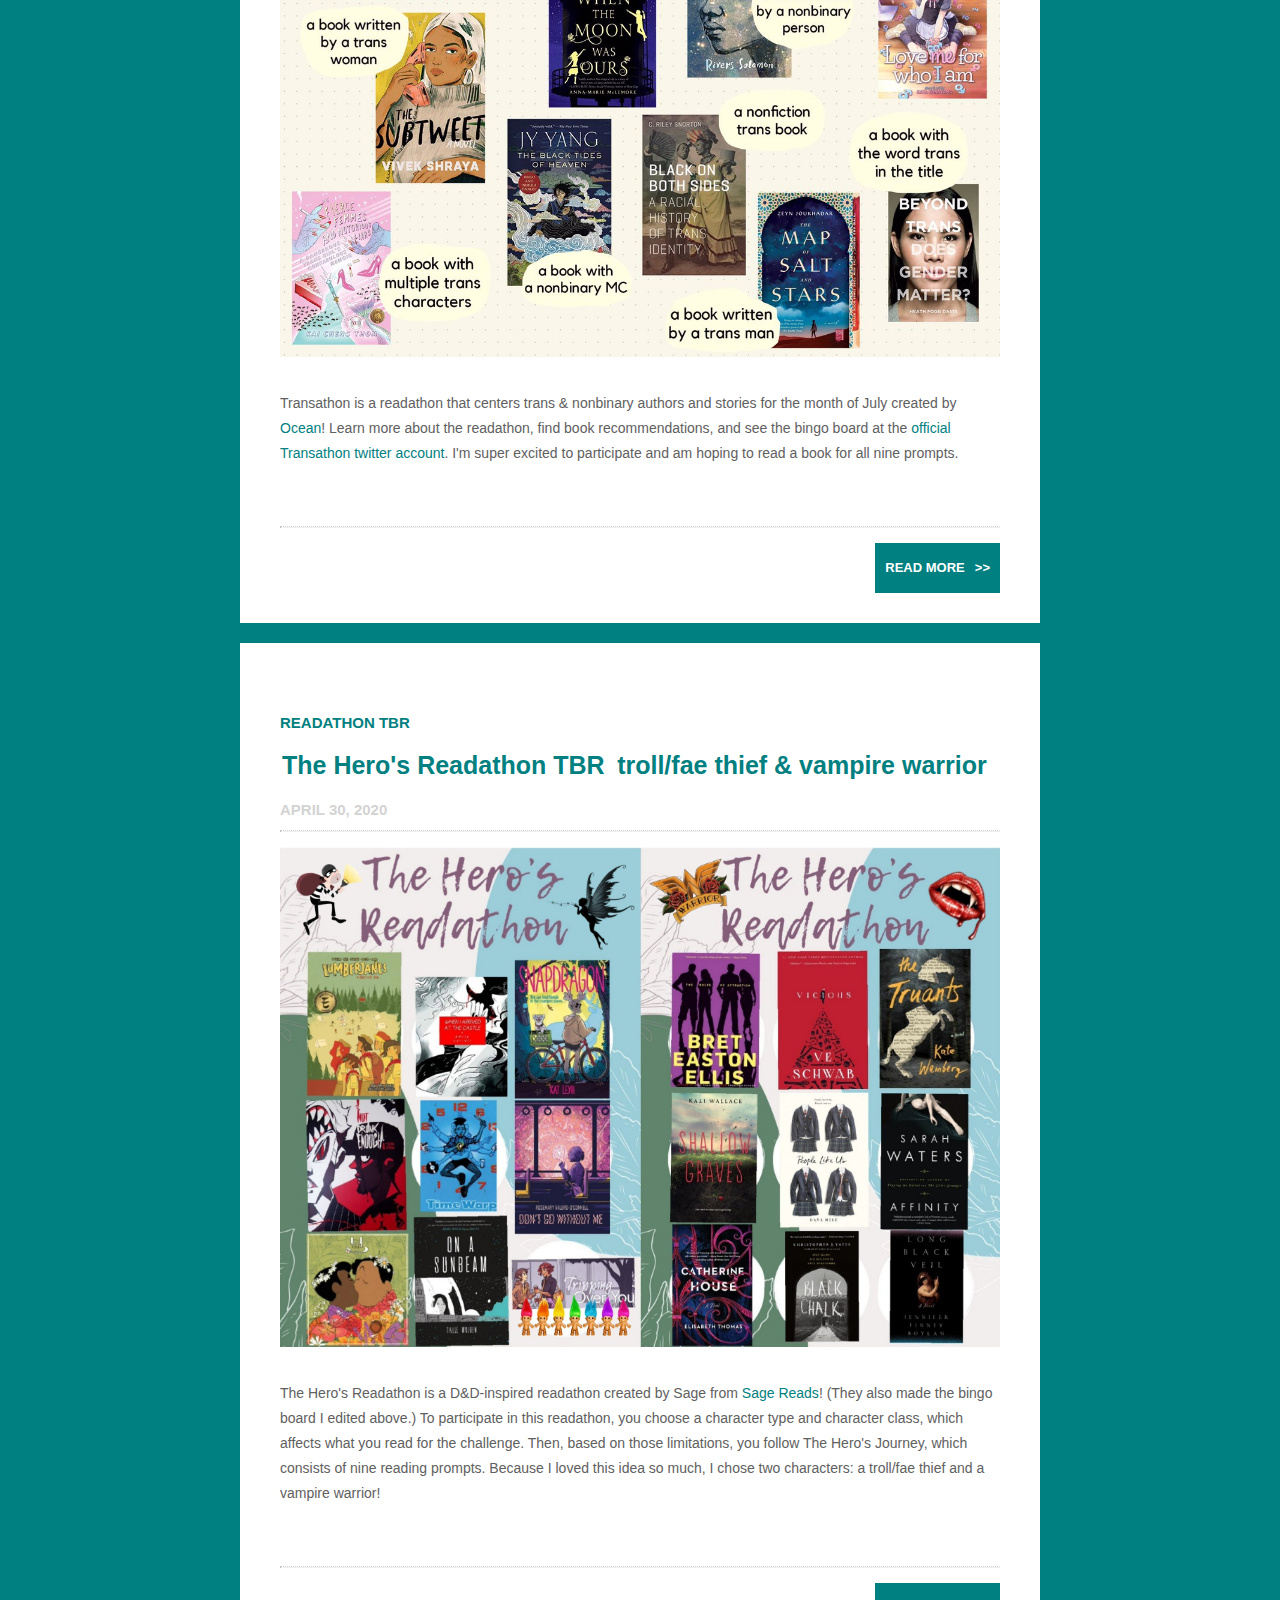
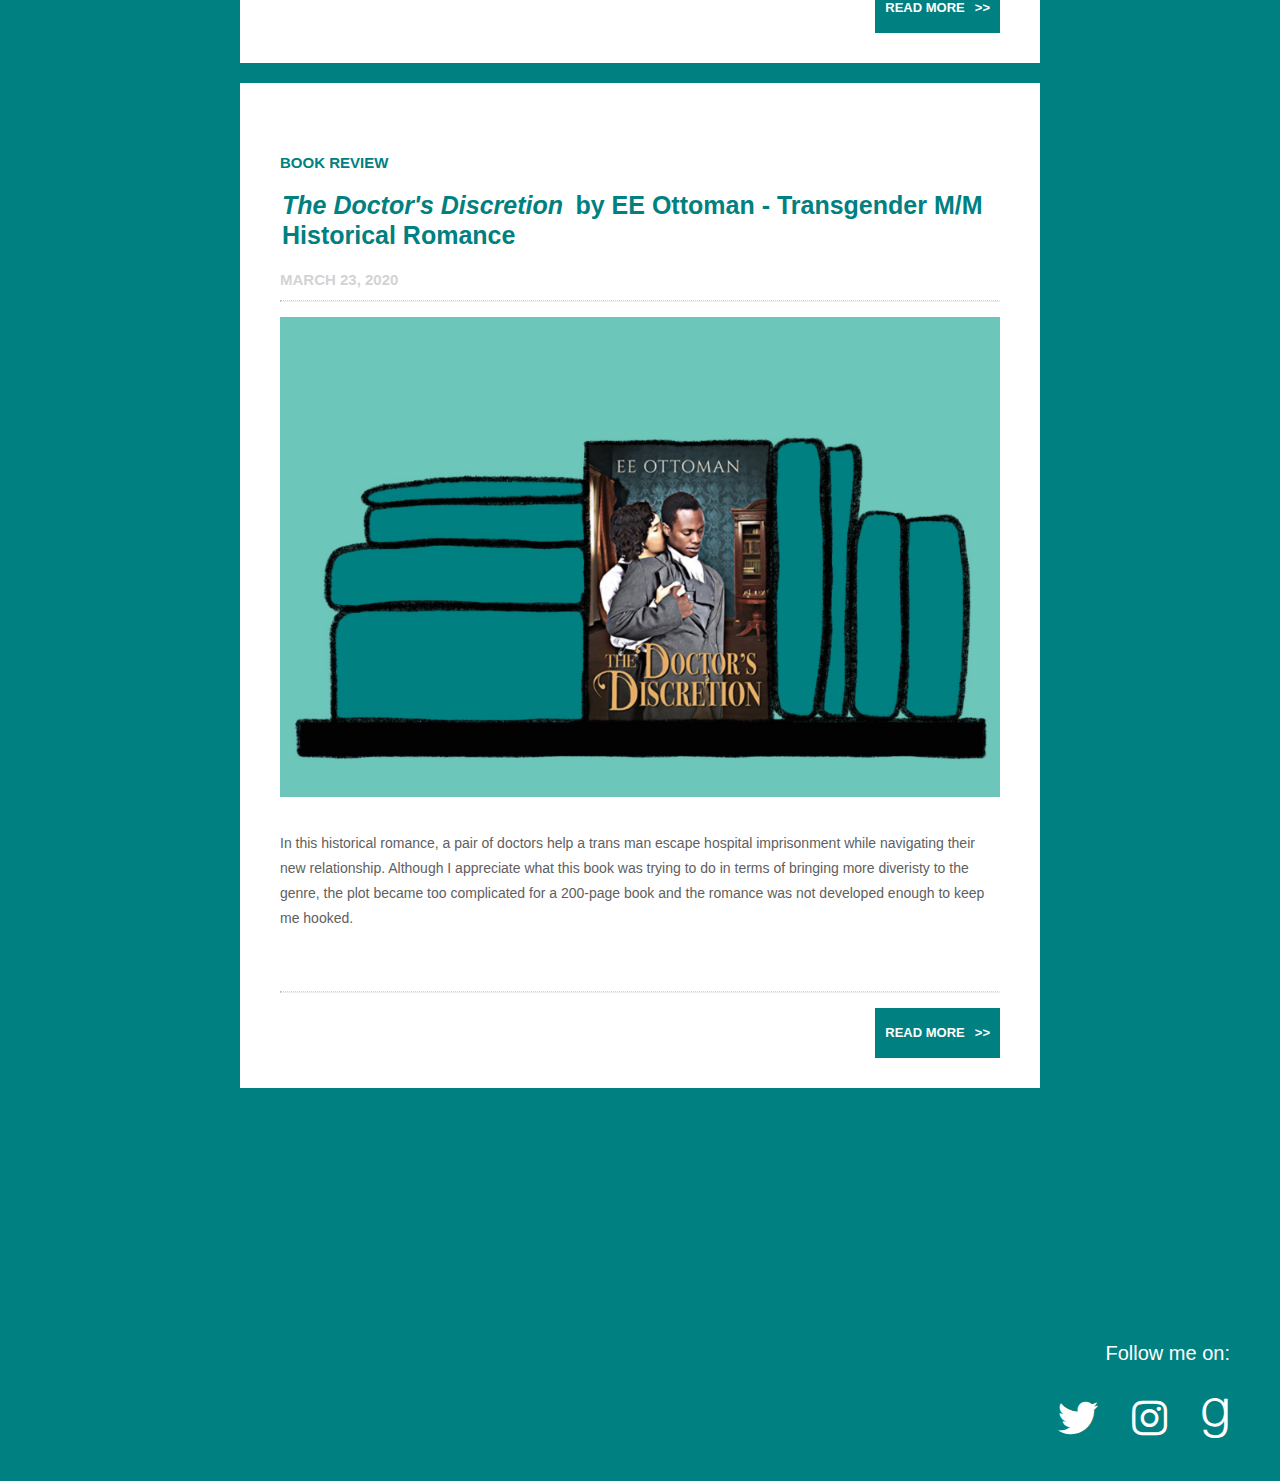
==== commit 23dd0025: "fixed index and dates" ====
--- a/index.html
+++ b/index.html
@@ -32,6 +32,27 @@
 
 	<!-- main element -->
 	<main>
+		<div class="blogpost">
+				<h5>BOOK TAG</h5>
+				<a class="entry" href="midyear20.html">
+					<h2>
+						Mid Year Book Freakout Tag
+					</h2>
+				</a>
+				<h3>
+					AUGUST 3, 2020
+				</h3>
+				<hr>
+				<img class="doctordiscretion" src="img/midyear20.jpg">
+			<p class="review">
+				 I completed my GoodReads reading challenge, meeting my goal of reading 150 books! To celebrate, and because there's no way to cover all 150 books without doing them a massive injustice, I decided to do the Mid Year Book Freakout Tag. 
+			</p><hr>
+			<footer class="readmore">
+				<a class="entry" href="midyear20.html">
+					<p>READ MORE&ensp; >></p>
+				</a>
+			</footer>	
+		</div>
 		<div class="blogpost">
 				<h5>READATHON TBR</h5>
 				<a class="entry" href="transathontbr20.html">
